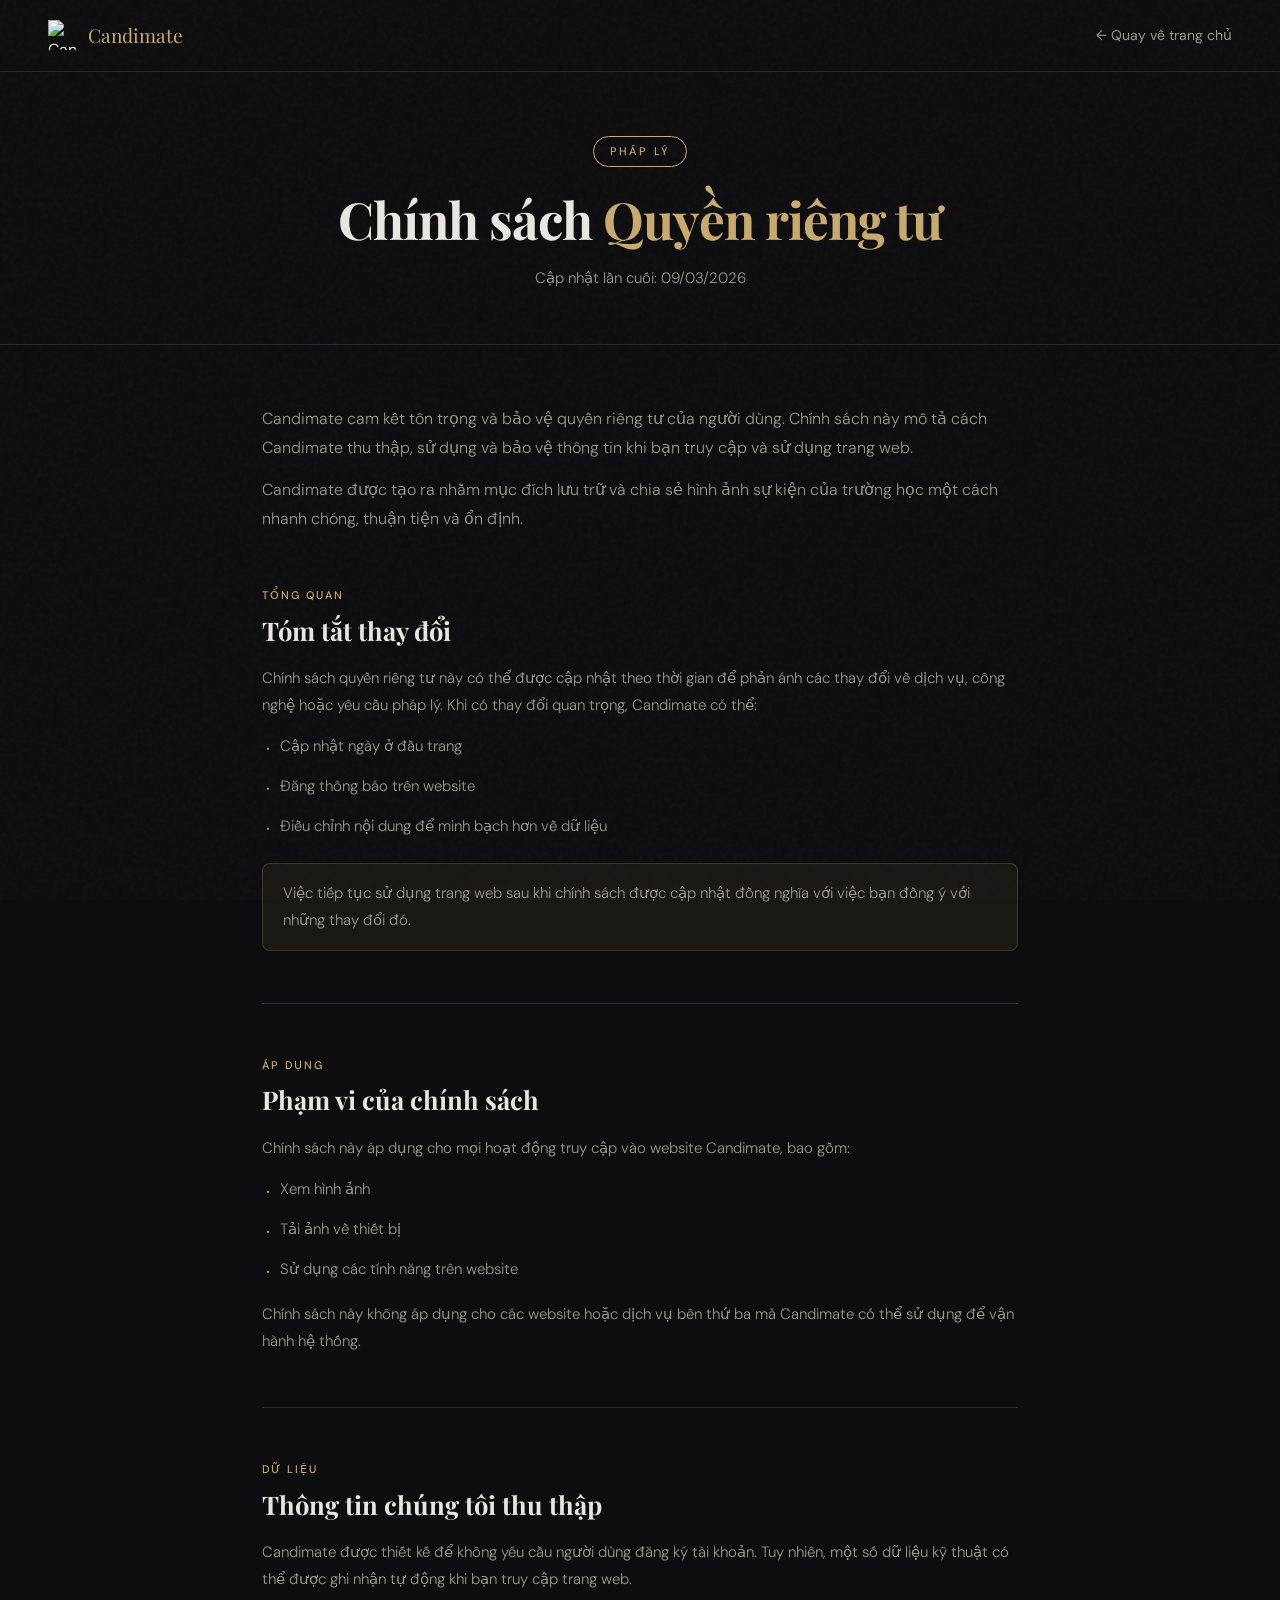
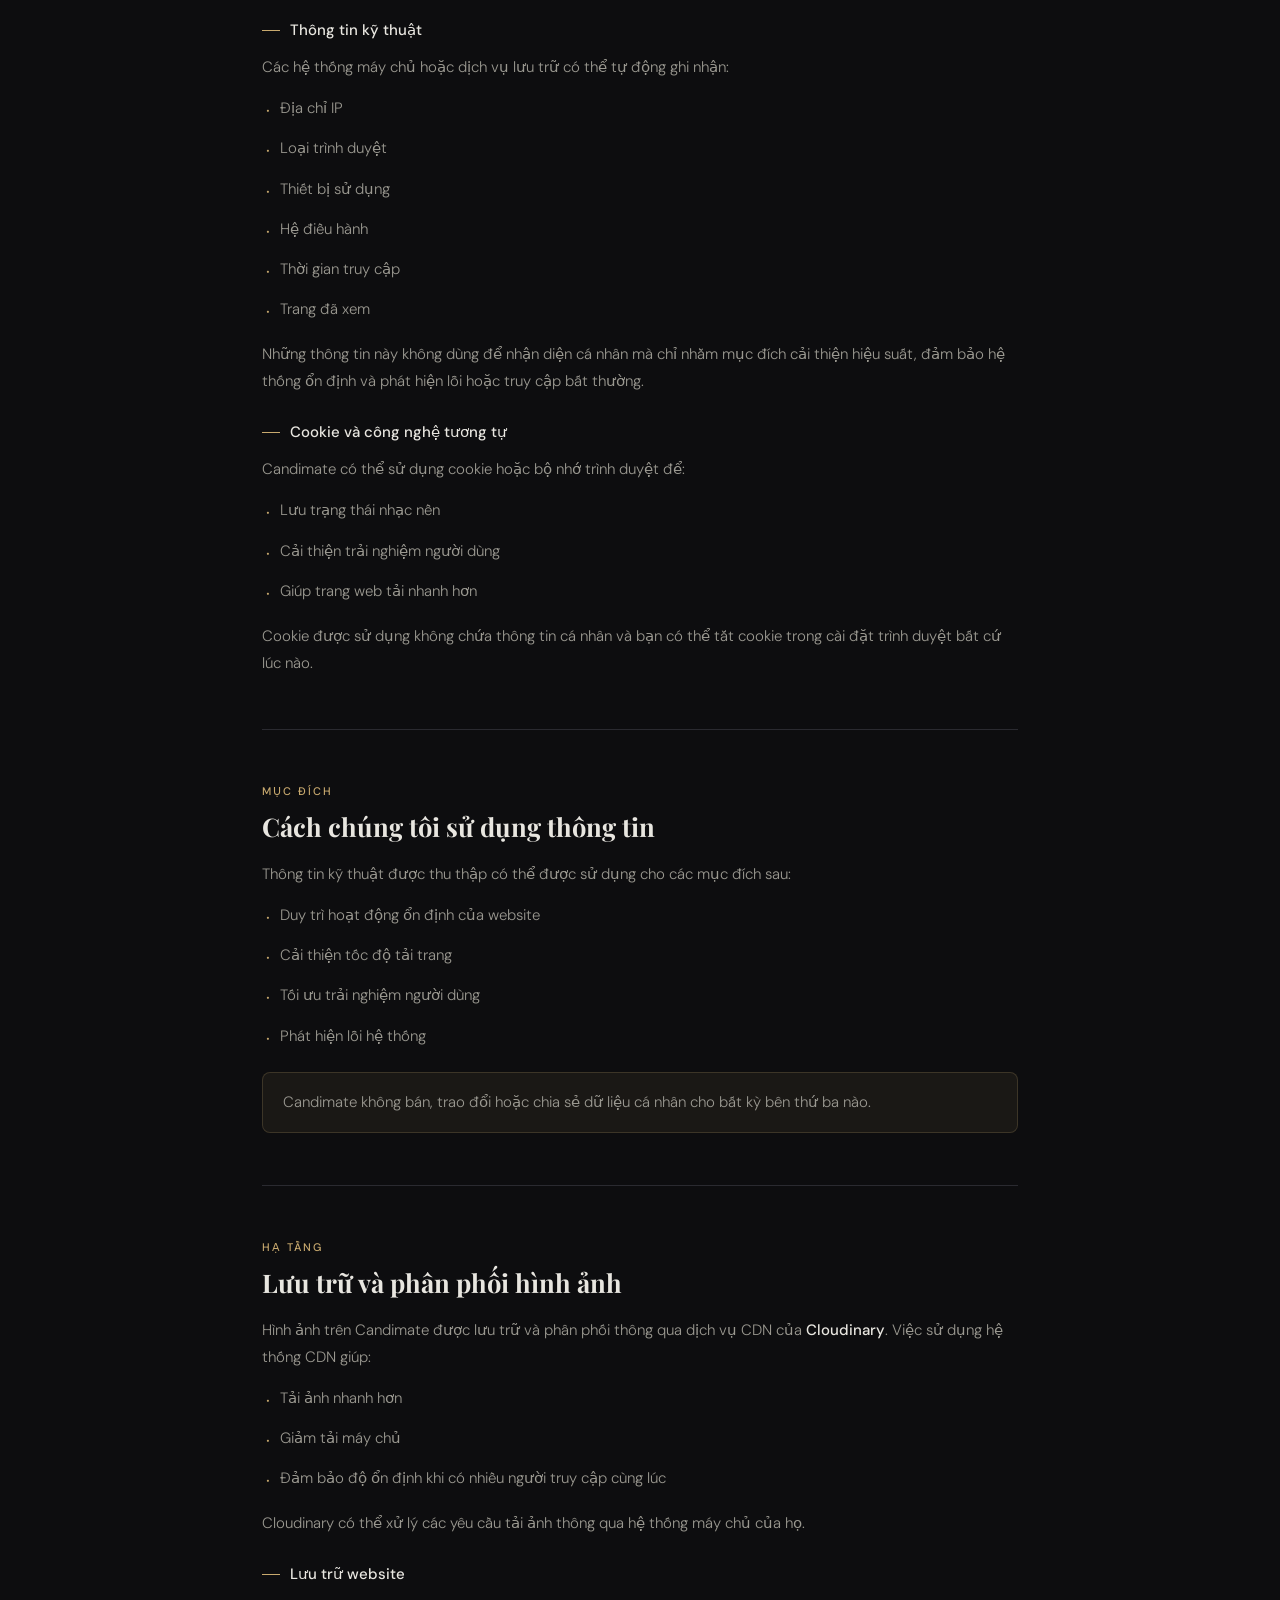
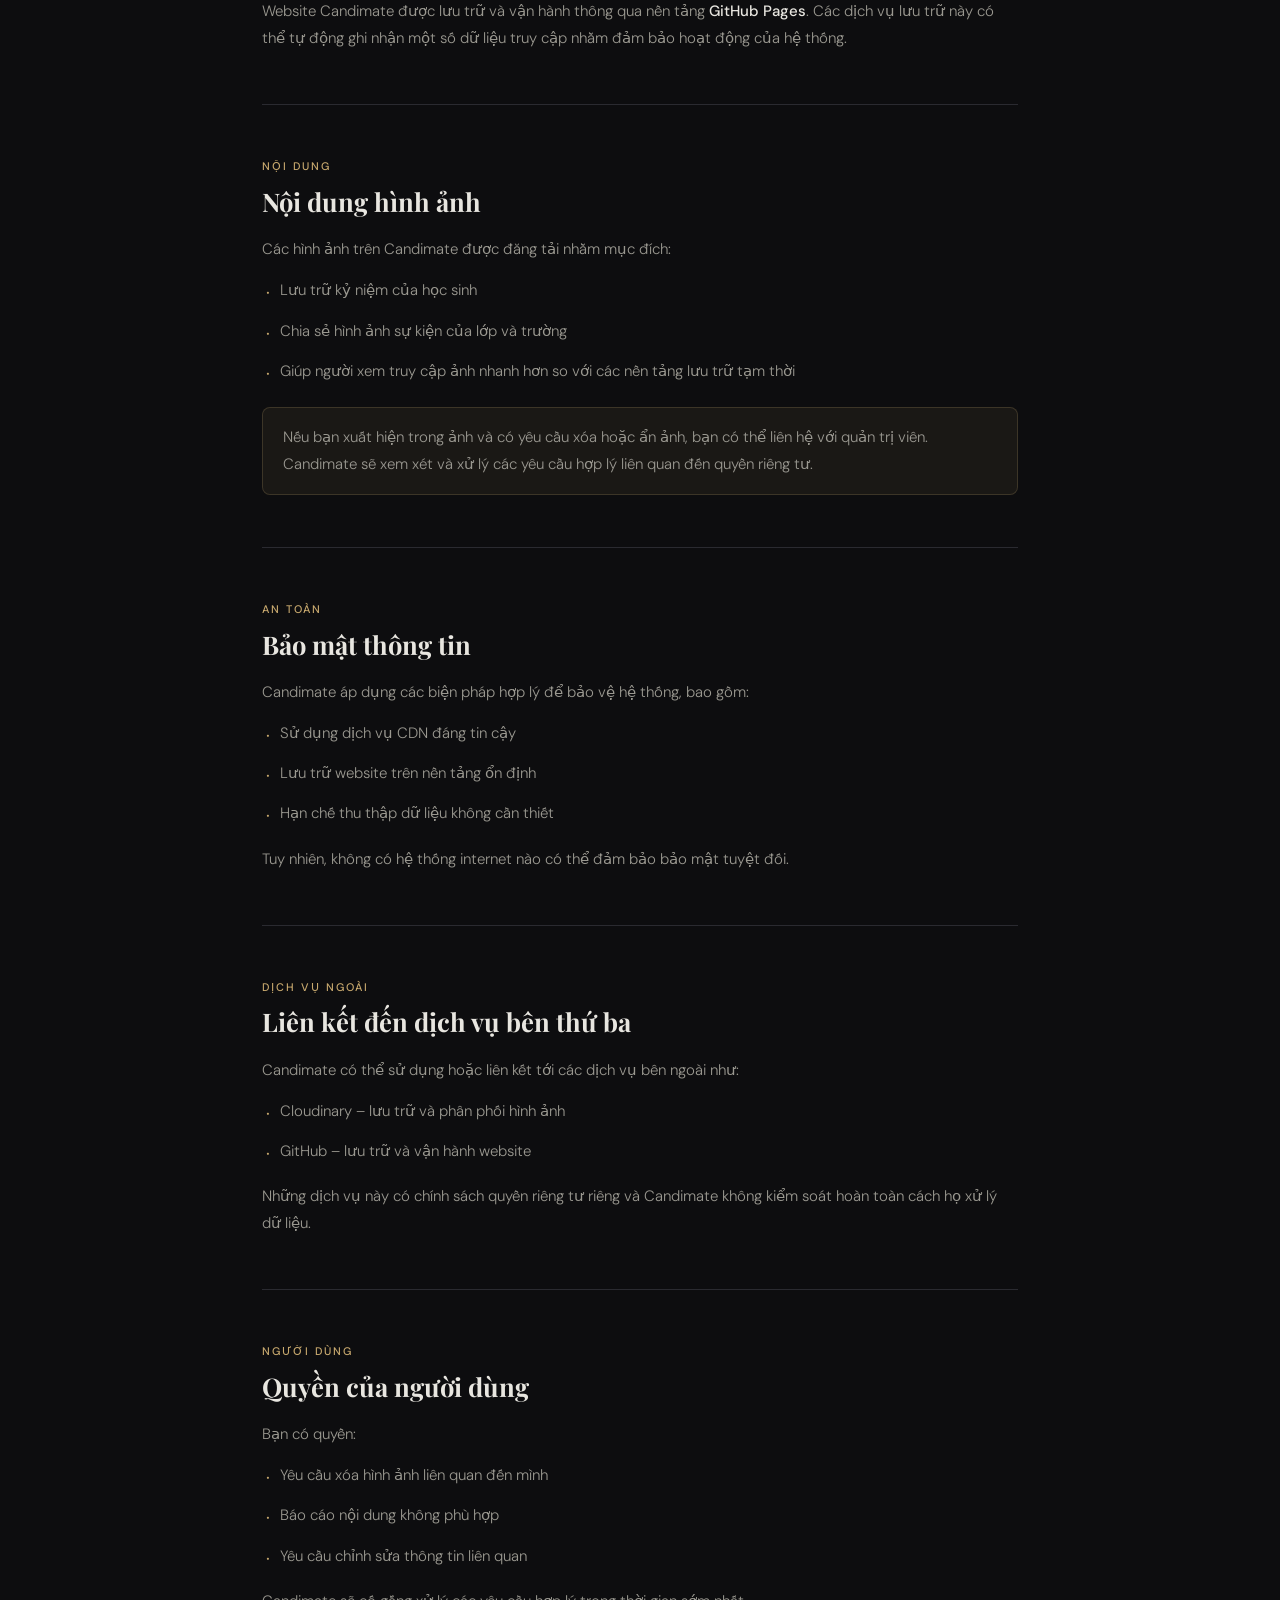
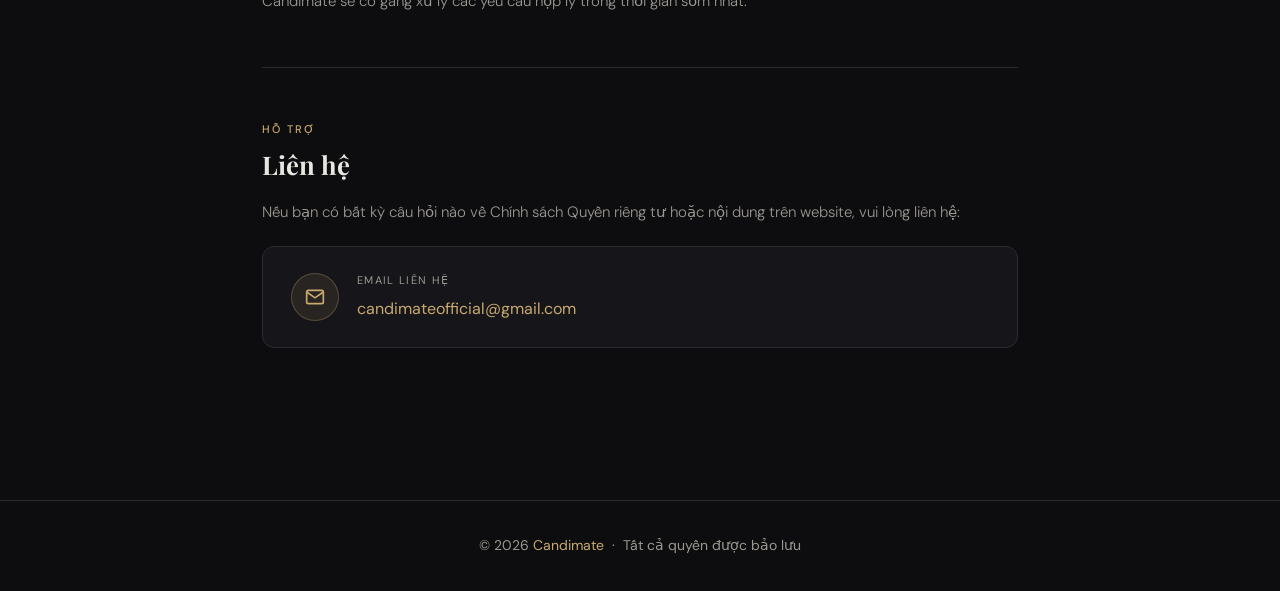
==== privacy.html @ cd1b0bc2 "Add files via upload" ====
<!DOCTYPE html>
<html lang="vi">
<head>
  <meta charset="UTF-8"/>
  <meta name="viewport" content="width=device-width, initial-scale=1.0"/>
  <title>Chính sách Quyền riêng tư – Candimate</title>
  <link rel="icon" type="image/png" href="https://raw.githubusercontent.com/candimate/candimate.github.io/refs/heads/main/Candimate-Logo.png"/>
  <link href="https://fonts.googleapis.com/css2?family=Playfair+Display:wght@400;700&family=DM+Sans:wght@300;400;500&display=swap" rel="stylesheet"/>
  <style>
    *, *::before, *::after { box-sizing: border-box; margin: 0; padding: 0; }
    :root {
      --bg: #0d0d0f; --surface: #16161a; --border: #2a2a30;
      --accent: #c8a96e; --text: #e8e6e0; --muted: #9a9890;
    }
    html { scroll-behavior: smooth; }
    body {
      background: var(--bg); color: var(--text);
      font-family: 'DM Sans', sans-serif; font-size: 16px;
      min-height: 100vh; line-height: 1.8;
    }
    body::before {
      content: ''; position: fixed; inset: 0;
      background-image: url("data:image/svg+xml,%3Csvg viewBox='0 0 200 200' xmlns='http://www.w3.org/2000/svg'%3E%3Cfilter id='n'%3E%3CfeTurbulence type='fractalNoise' baseFrequency='0.9' numOctaves='4' stitchTiles='stitch'/%3E%3C/filter%3E%3Crect width='100%25' height='100%25' filter='url(%23n)' opacity='0.04'/%3E%3C/svg%3E");
      pointer-events: none; z-index: 0; opacity: 0.6;
    }
    nav {
      position: relative; z-index: 10;
      display: flex; align-items: center; justify-content: space-between;
      padding: 18px 48px; border-bottom: 1px solid var(--border);
    }
    .nav-logo { display: flex; align-items: center; gap: 10px; text-decoration: none; color: var(--text); }
    .nav-logo img { width: 30px; height: 30px; object-fit: contain; }
    .nav-logo span { font-family: 'Playfair Display', serif; font-size: 1.2rem; color: var(--accent); }
    .nav-back { font-size: 14px; color: var(--muted); text-decoration: none; display: flex; align-items: center; gap: 6px; transition: color 0.2s; }
    .nav-back:hover { color: var(--accent); }
    header {
      position: relative; z-index: 10; text-align: center;
      padding: 64px 24px 52px; border-bottom: 1px solid var(--border);
      animation: fadeUp 0.6s ease both;
    }
    .tag {
      display: inline-block; font-size: 11px; font-weight: 500;
      letter-spacing: 0.22em; text-transform: uppercase;
      color: var(--accent); border: 1px solid var(--accent);
      padding: 5px 16px; border-radius: 100px; margin-bottom: 22px;
    }
    h1 {
      font-family: 'Playfair Display', serif;
      font-size: clamp(2rem, 5vw, 3.2rem);
      font-weight: 700; letter-spacing: -0.02em; line-height: 1.2;
    }
    h1 span { color: var(--accent); }
    .updated { margin-top: 14px; font-size: 15px; color: var(--muted); font-weight: 300; }
    .content {
      position: relative; z-index: 10; max-width: 820px;
      margin: 0 auto; padding: 60px 32px 100px;
    }
    .intro-block { margin-bottom: 52px; animation: fadeUp 0.6s 0.1s ease both; }
    .intro-block p { font-size: 16px; color: var(--muted); margin-bottom: 14px; font-weight: 300; }
    .intro-block p:last-child { margin-bottom: 0; }
    .note {
      background: rgba(200,169,110,0.07); border: 1px solid rgba(200,169,110,0.2);
      border-radius: 8px; padding: 16px 20px; margin: 18px 0;
      font-size: 15px; color: var(--muted); font-weight: 300;
    }
    .section { margin-bottom: 52px; animation: fadeUp 0.5s ease both; }
    .section:nth-child(2)  { animation-delay: 0.05s; }
    .section:nth-child(3)  { animation-delay: 0.10s; }
    .section:nth-child(4)  { animation-delay: 0.15s; }
    .section:nth-child(5)  { animation-delay: 0.20s; }
    .section:nth-child(6)  { animation-delay: 0.25s; }
    .section:nth-child(7)  { animation-delay: 0.30s; }
    .section:nth-child(8)  { animation-delay: 0.35s; }
    .section:nth-child(9)  { animation-delay: 0.40s; }
    .section:nth-child(10) { animation-delay: 0.45s; }
    .section-label {
      font-size: 11px; font-weight: 500; letter-spacing: 0.18em;
      text-transform: uppercase; color: var(--accent); margin-bottom: 8px;
    }
    h2 {
      font-family: 'Playfair Display', serif; font-size: 1.6rem;
      font-weight: 700; color: var(--text); margin-bottom: 18px; line-height: 1.3;
    }
    h3 {
      font-size: 15px; font-weight: 500; color: var(--text);
      margin: 24px 0 10px; display: flex; align-items: center; gap: 10px;
    }
    h3::before {
      content: ''; display: inline-block; width: 18px; height: 1px;
      background: var(--accent); flex-shrink: 0;
    }
    p { font-size: 15px; color: var(--muted); margin-bottom: 14px; font-weight: 300; }
    p:last-child { margin-bottom: 0; }
    strong { color: var(--text); font-weight: 500; }
    ul { list-style: none; margin: 10px 0 14px 4px; display: flex; flex-direction: column; gap: 9px; }
    ul li { font-size: 15px; color: var(--muted); display: flex; align-items: flex-start; gap: 10px; font-weight: 300; }
    ul li::before { content: '·'; color: var(--accent); font-size: 1.3rem; line-height: 1.5; flex-shrink: 0; }
    .divider { border: none; border-top: 1px solid var(--border); margin: 0 0 52px; }
    .contact-card {
      margin-top: 20px; background: var(--surface); border: 1px solid var(--border);
      border-radius: 12px; padding: 24px 28px; display: flex; align-items: center; gap: 18px;
    }
    .contact-icon {
      width: 48px; height: 48px; border-radius: 50%;
      background: rgba(200,169,110,0.1); border: 1px solid rgba(200,169,110,0.3);
      display: flex; align-items: center; justify-content: center;
      flex-shrink: 0; color: var(--accent);
    }
    .contact-label { font-size: 11px; color: var(--muted); text-transform: uppercase; letter-spacing: 0.12em; margin-bottom: 4px; }
    .contact-email { font-size: 16px; color: var(--accent); }
    footer {
      position: relative; z-index: 10; text-align: center;
      padding: 32px; border-top: 1px solid var(--border);
      color: var(--muted); font-size: 14px;
    }
    footer a { color: var(--accent); text-decoration: none; }
    footer a:hover { text-decoration: underline; }
    @keyframes fadeUp {
      from { opacity: 0; transform: translateY(14px); }
      to   { opacity: 1; transform: translateY(0); }
    }
    @media (max-width: 600px) {
      nav { padding: 14px 16px; }
      .content { padding: 36px 20px 72px; }
      h2 { font-size: 1.3rem; }
    }
  </style>
</head>
<body>

<nav>
  <a class="nav-logo" href="index.html">
    <img src="https://raw.githubusercontent.com/candimate/candimate.github.io/refs/heads/main/Candimate-Logo.png" alt="Candimate"/>
    <span>Candimate</span>
  </a>
  <a class="nav-back" href="index.html">← Quay về trang chủ</a>
</nav>

<header>
  <div class="tag">Pháp lý</div>
  <h1>Chính sách <span>Quyền riêng tư</span></h1>
  <p class="updated">Cập nhật lần cuối: 09/03/2026</p>
</header>

<div class="content">

  <div class="intro-block">
    <p>Candimate cam kết tôn trọng và bảo vệ quyền riêng tư của người dùng. Chính sách này mô tả cách Candimate thu thập, sử dụng và bảo vệ thông tin khi bạn truy cập và sử dụng trang web.</p>
    <p>Candimate được tạo ra nhằm mục đích lưu trữ và chia sẻ hình ảnh sự kiện của trường học một cách nhanh chóng, thuận tiện và ổn định.</p>
  </div>

  <!-- 1 -->
  <div class="section">
    <div class="section-label">Tổng quan</div>
    <h2>Tóm tắt thay đổi</h2>
    <p>Chính sách quyền riêng tư này có thể được cập nhật theo thời gian để phản ánh các thay đổi về dịch vụ, công nghệ hoặc yêu cầu pháp lý. Khi có thay đổi quan trọng, Candimate có thể:</p>
    <ul>
      <li>Cập nhật ngày ở đầu trang</li>
      <li>Đăng thông báo trên website</li>
      <li>Điều chỉnh nội dung để minh bạch hơn về dữ liệu</li>
    </ul>
    <div class="note">Việc tiếp tục sử dụng trang web sau khi chính sách được cập nhật đồng nghĩa với việc bạn đồng ý với những thay đổi đó.</div>
  </div>

  <hr class="divider"/>

  <!-- 2 -->
  <div class="section">
    <div class="section-label">Áp dụng</div>
    <h2>Phạm vi của chính sách</h2>
    <p>Chính sách này áp dụng cho mọi hoạt động truy cập vào website Candimate, bao gồm:</p>
    <ul>
      <li>Xem hình ảnh</li>
      <li>Tải ảnh về thiết bị</li>
      <li>Sử dụng các tính năng trên website</li>
    </ul>
    <p>Chính sách này không áp dụng cho các website hoặc dịch vụ bên thứ ba mà Candimate có thể sử dụng để vận hành hệ thống.</p>
  </div>

  <hr class="divider"/>

  <!-- 3 -->
  <div class="section">
    <div class="section-label">Dữ liệu</div>
    <h2>Thông tin chúng tôi thu thập</h2>
    <p>Candimate được thiết kế để không yêu cầu người dùng đăng ký tài khoản. Tuy nhiên, một số dữ liệu kỹ thuật có thể được ghi nhận tự động khi bạn truy cập trang web.</p>

    <h3>Thông tin kỹ thuật</h3>
    <p>Các hệ thống máy chủ hoặc dịch vụ lưu trữ có thể tự động ghi nhận:</p>
    <ul>
      <li>Địa chỉ IP</li>
      <li>Loại trình duyệt</li>
      <li>Thiết bị sử dụng</li>
      <li>Hệ điều hành</li>
      <li>Thời gian truy cập</li>
      <li>Trang đã xem</li>
    </ul>
    <p>Những thông tin này không dùng để nhận diện cá nhân mà chỉ nhằm mục đích cải thiện hiệu suất, đảm bảo hệ thống ổn định và phát hiện lỗi hoặc truy cập bất thường.</p>

    <h3>Cookie và công nghệ tương tự</h3>
    <p>Candimate có thể sử dụng cookie hoặc bộ nhớ trình duyệt để:</p>
    <ul>
      <li>Lưu trạng thái nhạc nền</li>
      <li>Cải thiện trải nghiệm người dùng</li>
      <li>Giúp trang web tải nhanh hơn</li>
    </ul>
    <p>Cookie được sử dụng không chứa thông tin cá nhân và bạn có thể tắt cookie trong cài đặt trình duyệt bất cứ lúc nào.</p>
  </div>

  <hr class="divider"/>

  <!-- 4 -->
  <div class="section">
    <div class="section-label">Mục đích</div>
    <h2>Cách chúng tôi sử dụng thông tin</h2>
    <p>Thông tin kỹ thuật được thu thập có thể được sử dụng cho các mục đích sau:</p>
    <ul>
      <li>Duy trì hoạt động ổn định của website</li>
      <li>Cải thiện tốc độ tải trang</li>
      <li>Tối ưu trải nghiệm người dùng</li>
      <li>Phát hiện lỗi hệ thống</li>
    </ul>
    <div class="note">Candimate không bán, trao đổi hoặc chia sẻ dữ liệu cá nhân cho bất kỳ bên thứ ba nào.</div>
  </div>

  <hr class="divider"/>

  <!-- 5 -->
  <div class="section">
    <div class="section-label">Hạ tầng</div>
    <h2>Lưu trữ và phân phối hình ảnh</h2>
    <p>Hình ảnh trên Candimate được lưu trữ và phân phối thông qua dịch vụ CDN của <strong>Cloudinary</strong>. Việc sử dụng hệ thống CDN giúp:</p>
    <ul>
      <li>Tải ảnh nhanh hơn</li>
      <li>Giảm tải máy chủ</li>
      <li>Đảm bảo độ ổn định khi có nhiều người truy cập cùng lúc</li>
    </ul>
    <p>Cloudinary có thể xử lý các yêu cầu tải ảnh thông qua hệ thống máy chủ của họ.</p>

    <h3>Lưu trữ website</h3>
    <p>Website Candimate được lưu trữ và vận hành thông qua nền tảng <strong>GitHub Pages</strong>. Các dịch vụ lưu trữ này có thể tự động ghi nhận một số dữ liệu truy cập nhằm đảm bảo hoạt động của hệ thống.</p>
  </div>

  <hr class="divider"/>

  <!-- 6 -->
  <div class="section">
    <div class="section-label">Nội dung</div>
    <h2>Nội dung hình ảnh</h2>
    <p>Các hình ảnh trên Candimate được đăng tải nhằm mục đích:</p>
    <ul>
      <li>Lưu trữ kỷ niệm của học sinh</li>
      <li>Chia sẻ hình ảnh sự kiện của lớp và trường</li>
      <li>Giúp người xem truy cập ảnh nhanh hơn so với các nền tảng lưu trữ tạm thời</li>
    </ul>
    <div class="note">Nếu bạn xuất hiện trong ảnh và có yêu cầu xóa hoặc ẩn ảnh, bạn có thể liên hệ với quản trị viên. Candimate sẽ xem xét và xử lý các yêu cầu hợp lý liên quan đến quyền riêng tư.</div>
  </div>

  <hr class="divider"/>

  <!-- 7 -->
  <div class="section">
    <div class="section-label">An toàn</div>
    <h2>Bảo mật thông tin</h2>
    <p>Candimate áp dụng các biện pháp hợp lý để bảo vệ hệ thống, bao gồm:</p>
    <ul>
      <li>Sử dụng dịch vụ CDN đáng tin cậy</li>
      <li>Lưu trữ website trên nền tảng ổn định</li>
      <li>Hạn chế thu thập dữ liệu không cần thiết</li>
    </ul>
    <p>Tuy nhiên, không có hệ thống internet nào có thể đảm bảo bảo mật tuyệt đối.</p>
  </div>

  <hr class="divider"/>

  <!-- 8 -->
  <div class="section">
    <div class="section-label">Dịch vụ ngoài</div>
    <h2>Liên kết đến dịch vụ bên thứ ba</h2>
    <p>Candimate có thể sử dụng hoặc liên kết tới các dịch vụ bên ngoài như:</p>
    <ul>
      <li>Cloudinary – lưu trữ và phân phối hình ảnh</li>
      <li>GitHub – lưu trữ và vận hành website</li>
    </ul>
    <p>Những dịch vụ này có chính sách quyền riêng tư riêng và Candimate không kiểm soát hoàn toàn cách họ xử lý dữ liệu.</p>
  </div>

  <hr class="divider"/>

  <!-- 9 -->
  <div class="section">
    <div class="section-label">Người dùng</div>
    <h2>Quyền của người dùng</h2>
    <p>Bạn có quyền:</p>
    <ul>
      <li>Yêu cầu xóa hình ảnh liên quan đến mình</li>
      <li>Báo cáo nội dung không phù hợp</li>
      <li>Yêu cầu chỉnh sửa thông tin liên quan</li>
    </ul>
    <p>Candimate sẽ cố gắng xử lý các yêu cầu hợp lý trong thời gian sớm nhất.</p>
  </div>

  <hr class="divider"/>

  <!-- 10 -->
  <div class="section">
    <div class="section-label">Hỗ trợ</div>
    <h2>Liên hệ</h2>
    <p>Nếu bạn có bất kỳ câu hỏi nào về Chính sách Quyền riêng tư hoặc nội dung trên website, vui lòng liên hệ:</p>
    <div class="contact-card">
      <div class="contact-icon">
        <svg width="20" height="20" fill="none" stroke="currentColor" stroke-width="2" viewBox="0 0 24 24">
          <path d="M4 4h16c1.1 0 2 .9 2 2v12c0 1.1-.9 2-2 2H4c-1.1 0-2-.9-2-2V6c0-1.1.9-2 2-2z"/>
          <polyline points="22,6 12,13 2,6"/>
        </svg>
      </div>
      <div>
        <div class="contact-label">Email liên hệ</div>
        <div class="contact-email">candimateofficial@gmail.com</div>
      </div>
    </div>
  </div>

</div>

<footer>
  © 2026 <a href="index.html">Candimate</a> &nbsp;·&nbsp; Tất cả quyền được bảo lưu
</footer>

</body>
</html>
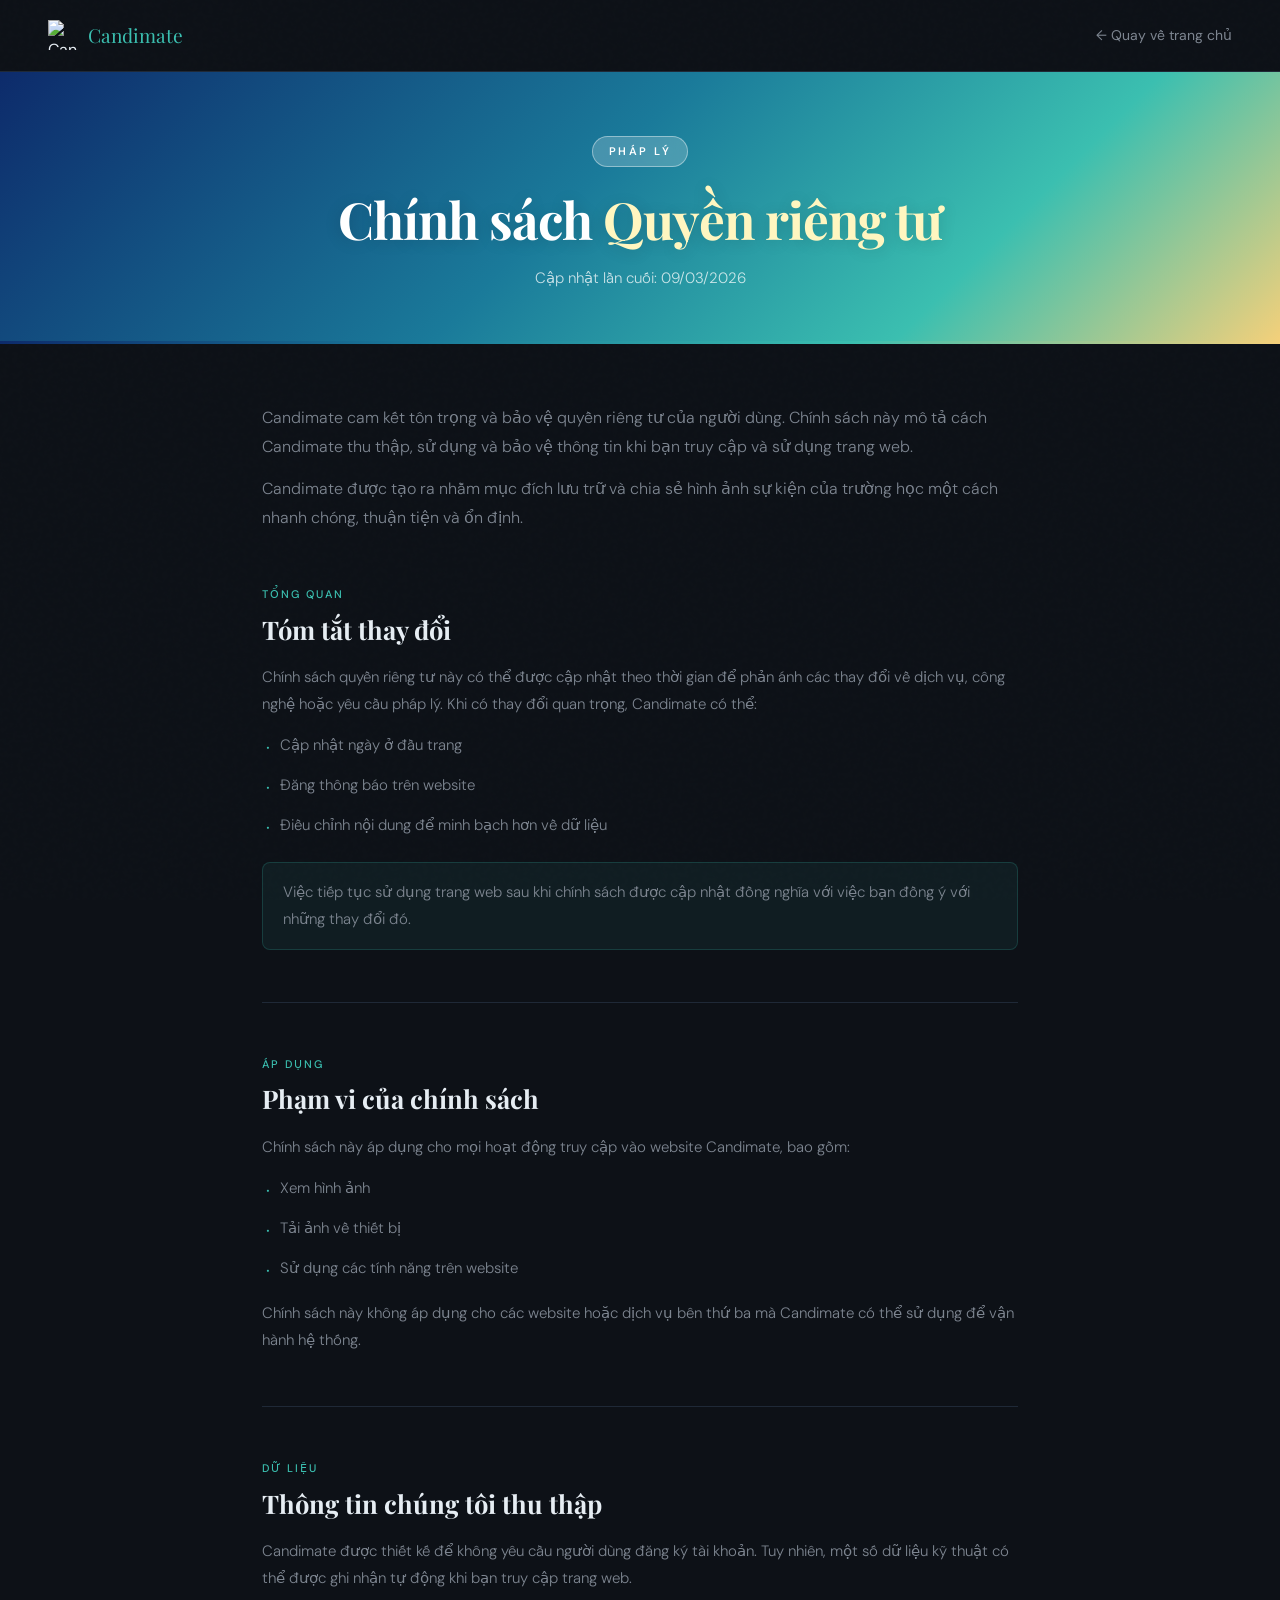
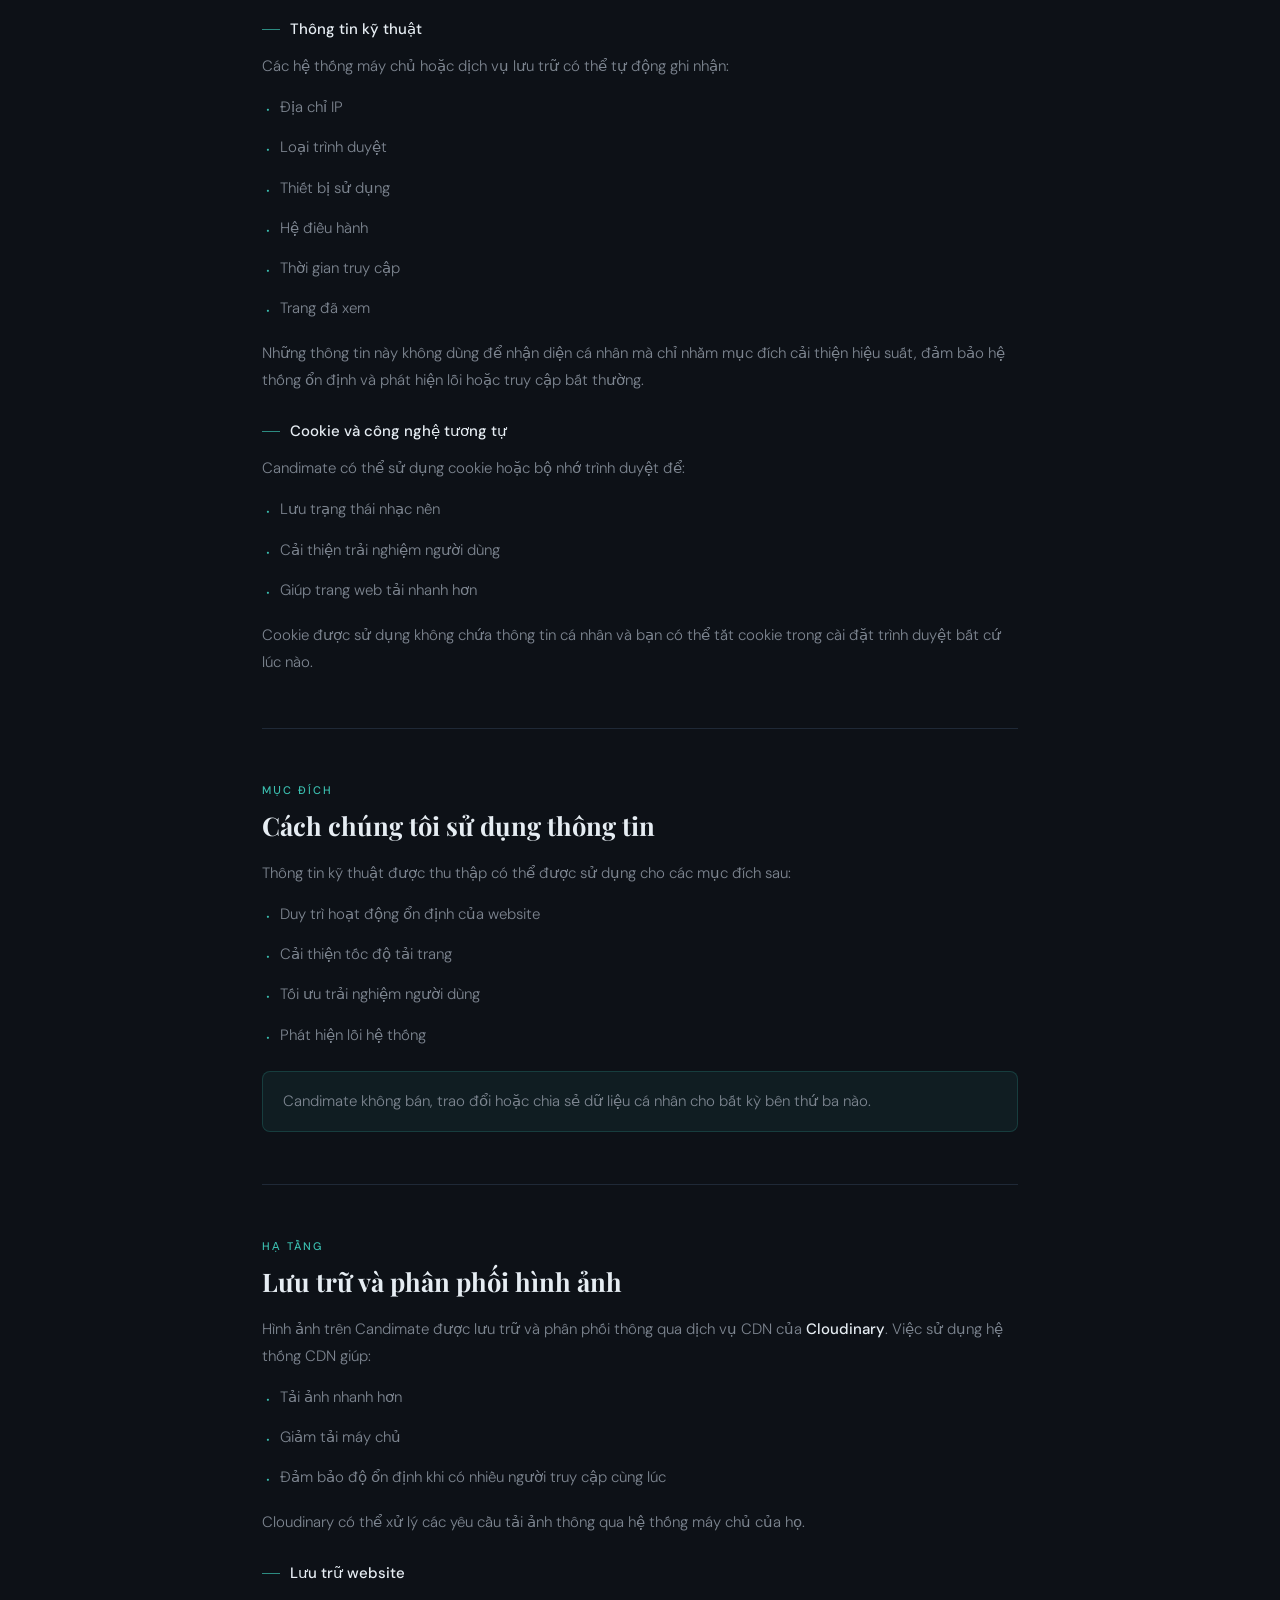
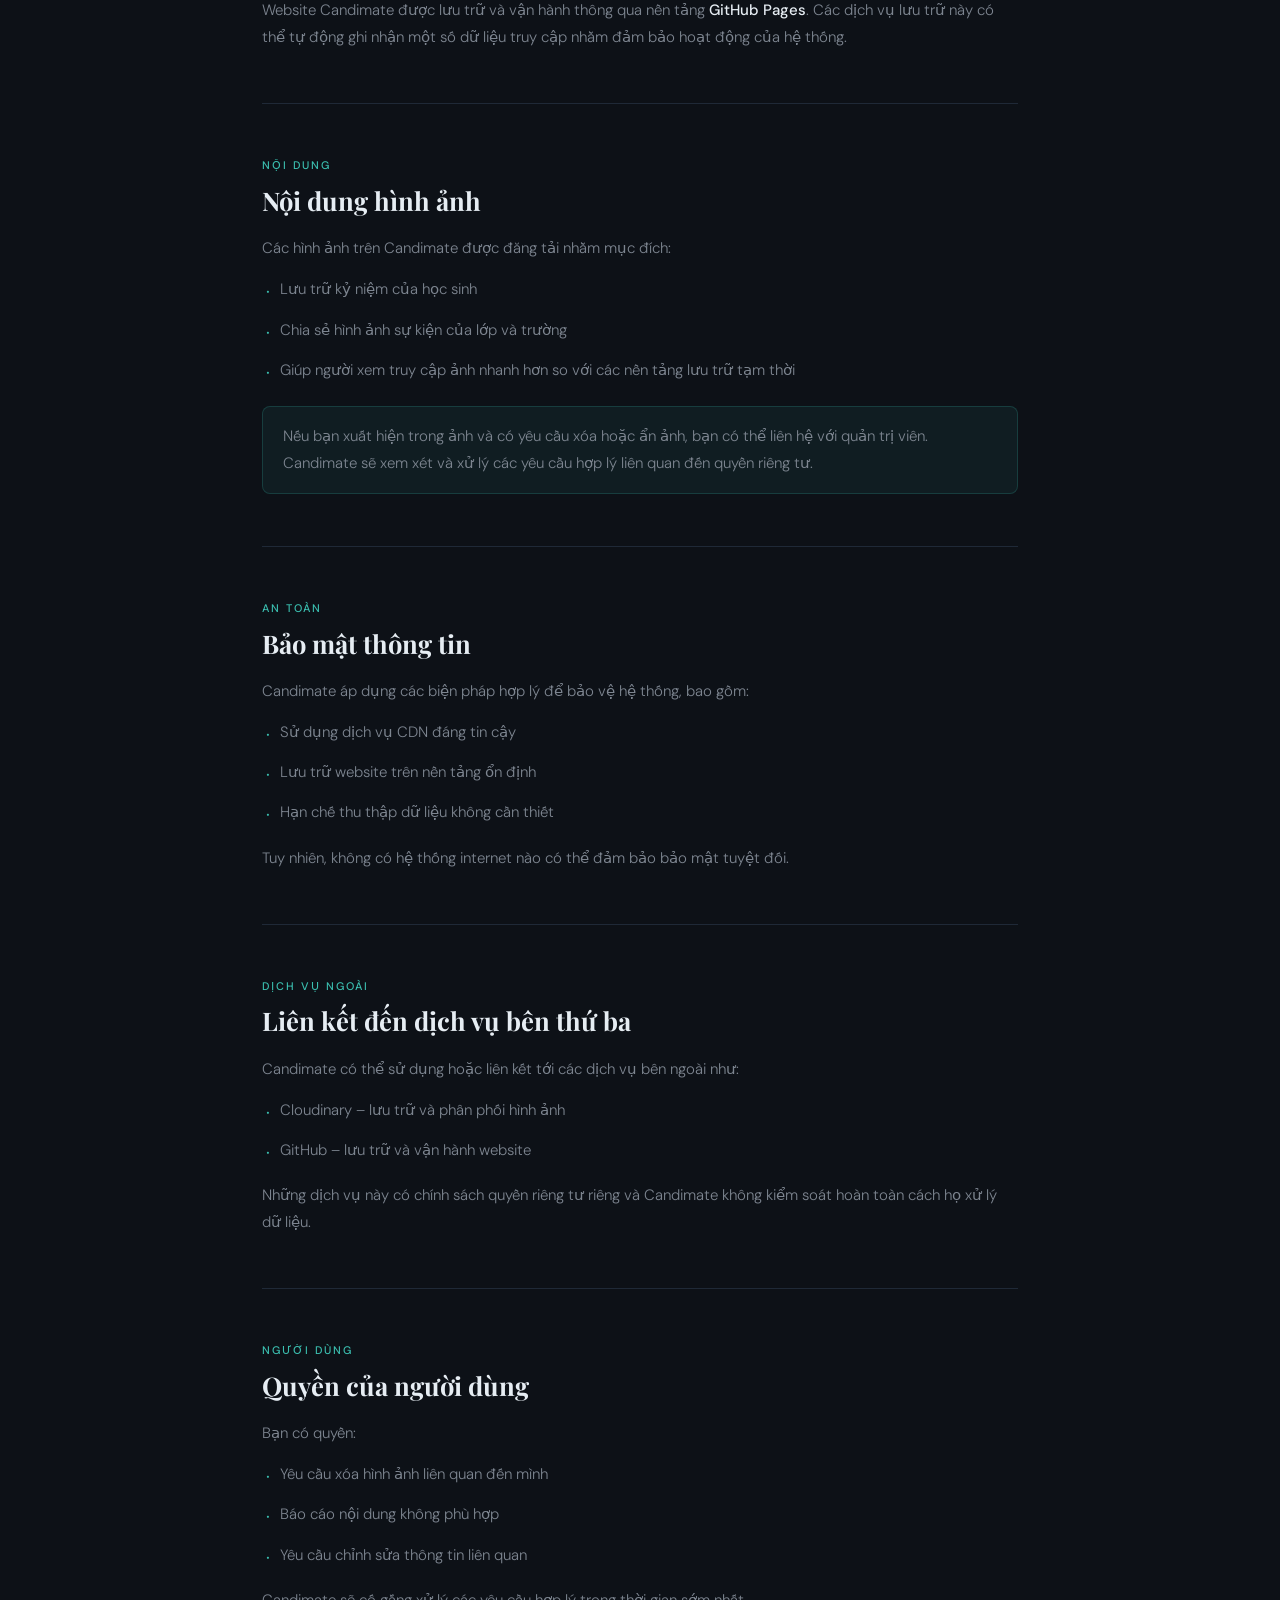
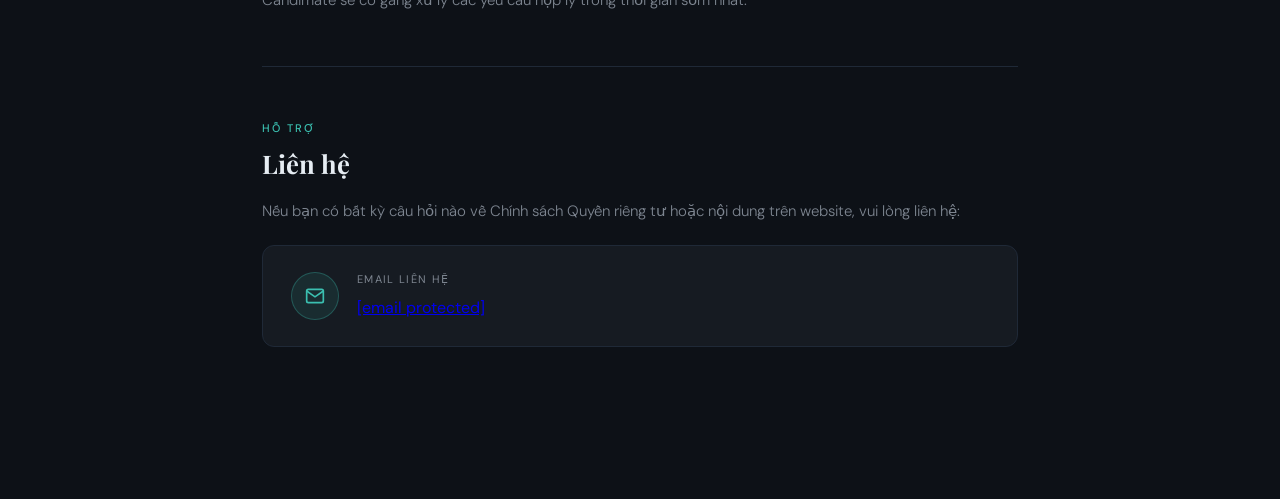
==== commit e7cbfe5a: "privacy.html" ====
--- a/privacy.html
+++ b/privacy.html
@@ -4,13 +4,13 @@
   <meta charset="UTF-8"/>
   <meta name="viewport" content="width=device-width, initial-scale=1.0"/>
   <title>Chính sách Quyền riêng tư – Candimate</title>
-  <link rel="icon" type="image/png" href="https://raw.githubusercontent.com/candimate/candimate.github.io/refs/heads/main/Candimate-Logo.png"/>
+  <link rel="icon" type="image/png" href="https://raw.githubusercontent.com/candimate/candimate.github.io/refs/heads/main/Candimate-Preview__1_-removebg-preview.png"/>
   <link href="https://fonts.googleapis.com/css2?family=Playfair+Display:wght@400;700&family=DM+Sans:wght@300;400;500&display=swap" rel="stylesheet"/>
   <style>
     *, *::before, *::after { box-sizing: border-box; margin: 0; padding: 0; }
     :root {
-      --bg: #0d0d0f; --surface: #16161a; --border: #2a2a30;
-      --accent: #c8a96e; --text: #e8e6e0; --muted: #9a9890;
+      --bg: #0d1117; --surface: #161b22; --border: #1f2937;
+      --accent: #3bbfb0; --accent2: #f5d07a; --text: #e6edf3; --muted: #7d8590;
     }
     html { scroll-behavior: smooth; }
     body {
@@ -21,7 +21,7 @@
     body::before {
       content: ''; position: fixed; inset: 0;
       background-image: url("data:image/svg+xml,%3Csvg viewBox='0 0 200 200' xmlns='http://www.w3.org/2000/svg'%3E%3Cfilter id='n'%3E%3CfeTurbulence type='fractalNoise' baseFrequency='0.9' numOctaves='4' stitchTiles='stitch'/%3E%3C/filter%3E%3Crect width='100%25' height='100%25' filter='url(%23n)' opacity='0.04'/%3E%3C/svg%3E");
-      pointer-events: none; z-index: 0; opacity: 0.6;
+      pointer-events: none; z-index: 0; opacity: 0.3;
     }
     nav {
       position: relative; z-index: 10;
@@ -33,24 +33,33 @@
     .nav-logo span { font-family: 'Playfair Display', serif; font-size: 1.2rem; color: var(--accent); }
     .nav-back { font-size: 14px; color: var(--muted); text-decoration: none; display: flex; align-items: center; gap: 6px; transition: color 0.2s; }
     .nav-back:hover { color: var(--accent); }
+    .nav-logo span { color: var(--accent); }
     header {
       position: relative; z-index: 10; text-align: center;
-      padding: 64px 24px 52px; border-bottom: 1px solid var(--border);
+      padding: 64px 24px 52px;
+      background: linear-gradient(135deg, #0d2b6b 0%, #1a7a9a 45%, #3bbfb0 75%, #f5d07a 100%);
       animation: fadeUp 0.6s ease both;
     }
+    header::after {
+      content: ''; position: absolute; bottom: 0; left: 0; right: 0; height: 3px;
+      background: linear-gradient(90deg, #0d2b6b, #1a7a9a, #3bbfb0, #f5d07a);
+    }
     .tag {
-      display: inline-block; font-size: 11px; font-weight: 500;
+      display: inline-block; font-size: 11px; font-weight: 600;
       letter-spacing: 0.22em; text-transform: uppercase;
-      color: var(--accent); border: 1px solid var(--accent);
+      color: #fff;
+      background: rgba(255,255,255,0.2); backdrop-filter: blur(8px);
+      border: 1px solid rgba(255,255,255,0.4);
       padding: 5px 16px; border-radius: 100px; margin-bottom: 22px;
     }
     h1 {
       font-family: 'Playfair Display', serif;
       font-size: clamp(2rem, 5vw, 3.2rem);
       font-weight: 700; letter-spacing: -0.02em; line-height: 1.2;
-    }
-    h1 span { color: var(--accent); }
-    .updated { margin-top: 14px; font-size: 15px; color: var(--muted); font-weight: 300; }
+      color: #fff; text-shadow: 0 2px 16px rgba(0,0,0,0.15);
+    }
+    h1 span { color: #fff6c0; }
+    .updated { margin-top: 14px; font-size: 15px; color: rgba(255,255,255,0.75); font-weight: 300; }
     .content {
       position: relative; z-index: 10; max-width: 820px;
       margin: 0 auto; padding: 60px 32px 100px;
@@ -59,7 +68,7 @@
     .intro-block p { font-size: 16px; color: var(--muted); margin-bottom: 14px; font-weight: 300; }
     .intro-block p:last-child { margin-bottom: 0; }
     .note {
-      background: rgba(200,169,110,0.07); border: 1px solid rgba(200,169,110,0.2);
+      background: rgba(59,191,176,0.07); border: 1px solid rgba(59,191,176,0.2);
       border-radius: 8px; padding: 16px 20px; margin: 18px 0;
       font-size: 15px; color: var(--muted); font-weight: 300;
     }
@@ -75,7 +84,7 @@
     .section:nth-child(10) { animation-delay: 0.45s; }
     .section-label {
       font-size: 11px; font-weight: 500; letter-spacing: 0.18em;
-      text-transform: uppercase; color: var(--accent); margin-bottom: 8px;
+      text-transform: uppercase; color: var(--accent); margin-bottom: 8px; letter-spacing: 0.18em;
     }
     h2 {
       font-family: 'Playfair Display', serif; font-size: 1.6rem;
@@ -87,7 +96,7 @@
     }
     h3::before {
       content: ''; display: inline-block; width: 18px; height: 1px;
-      background: var(--accent); flex-shrink: 0;
+      background: var(--accent); flex-shrink: 0; opacity: 0.7;
     }
     p { font-size: 15px; color: var(--muted); margin-bottom: 14px; font-weight: 300; }
     p:last-child { margin-bottom: 0; }
@@ -102,7 +111,7 @@
     }
     .contact-icon {
       width: 48px; height: 48px; border-radius: 50%;
-      background: rgba(200,169,110,0.1); border: 1px solid rgba(200,169,110,0.3);
+      background: rgba(59,191,176,0.1); border: 1px solid rgba(59,191,176,0.3);
       display: flex; align-items: center; justify-content: center;
       flex-shrink: 0; color: var(--accent);
     }
@@ -113,7 +122,7 @@
       padding: 32px; border-top: 1px solid var(--border);
       color: var(--muted); font-size: 14px;
     }
-    footer a { color: var(--accent); text-decoration: none; }
+    footer a { color: var(--accent); text-decoration: none; font-weight: 500; }
     footer a:hover { text-decoration: underline; }
     @keyframes fadeUp {
       from { opacity: 0; transform: translateY(14px); }
@@ -130,7 +139,7 @@
 
 <nav>
   <a class="nav-logo" href="index.html">
-    <img src="https://raw.githubusercontent.com/candimate/candimate.github.io/refs/heads/main/Candimate-Logo.png" alt="Candimate"/>
+    <img src="https://raw.githubusercontent.com/candimate/candimate.github.io/refs/heads/main/Candimate-Preview__1_-removebg-preview.png" alt="Candimate"/>
     <span>Candimate</span>
   </a>
   <a class="nav-back" href="index.html">← Quay về trang chủ</a>
@@ -316,16 +325,11 @@
       </div>
       <div>
         <div class="contact-label">Email liên hệ</div>
-        <div class="contact-email">candimateofficial@gmail.com</div>
+        <div class="contact-email"><a href="/cdn-cgi/l/email-protection" class="__cf_email__" data-cfemail="6c0f0d020805010d1809030a0a050f050d002c0b010d0500420f0301">[email&#160;protected]</a></div>
       </div>
     </div>
   </div>
 
 </div>
 
-<footer>
-  © 2026 <a href="index.html">Candimate</a> &nbsp;·&nbsp; Tất cả quyền được bảo lưu
-</footer>
-
-</body>
-</html>
+<foot
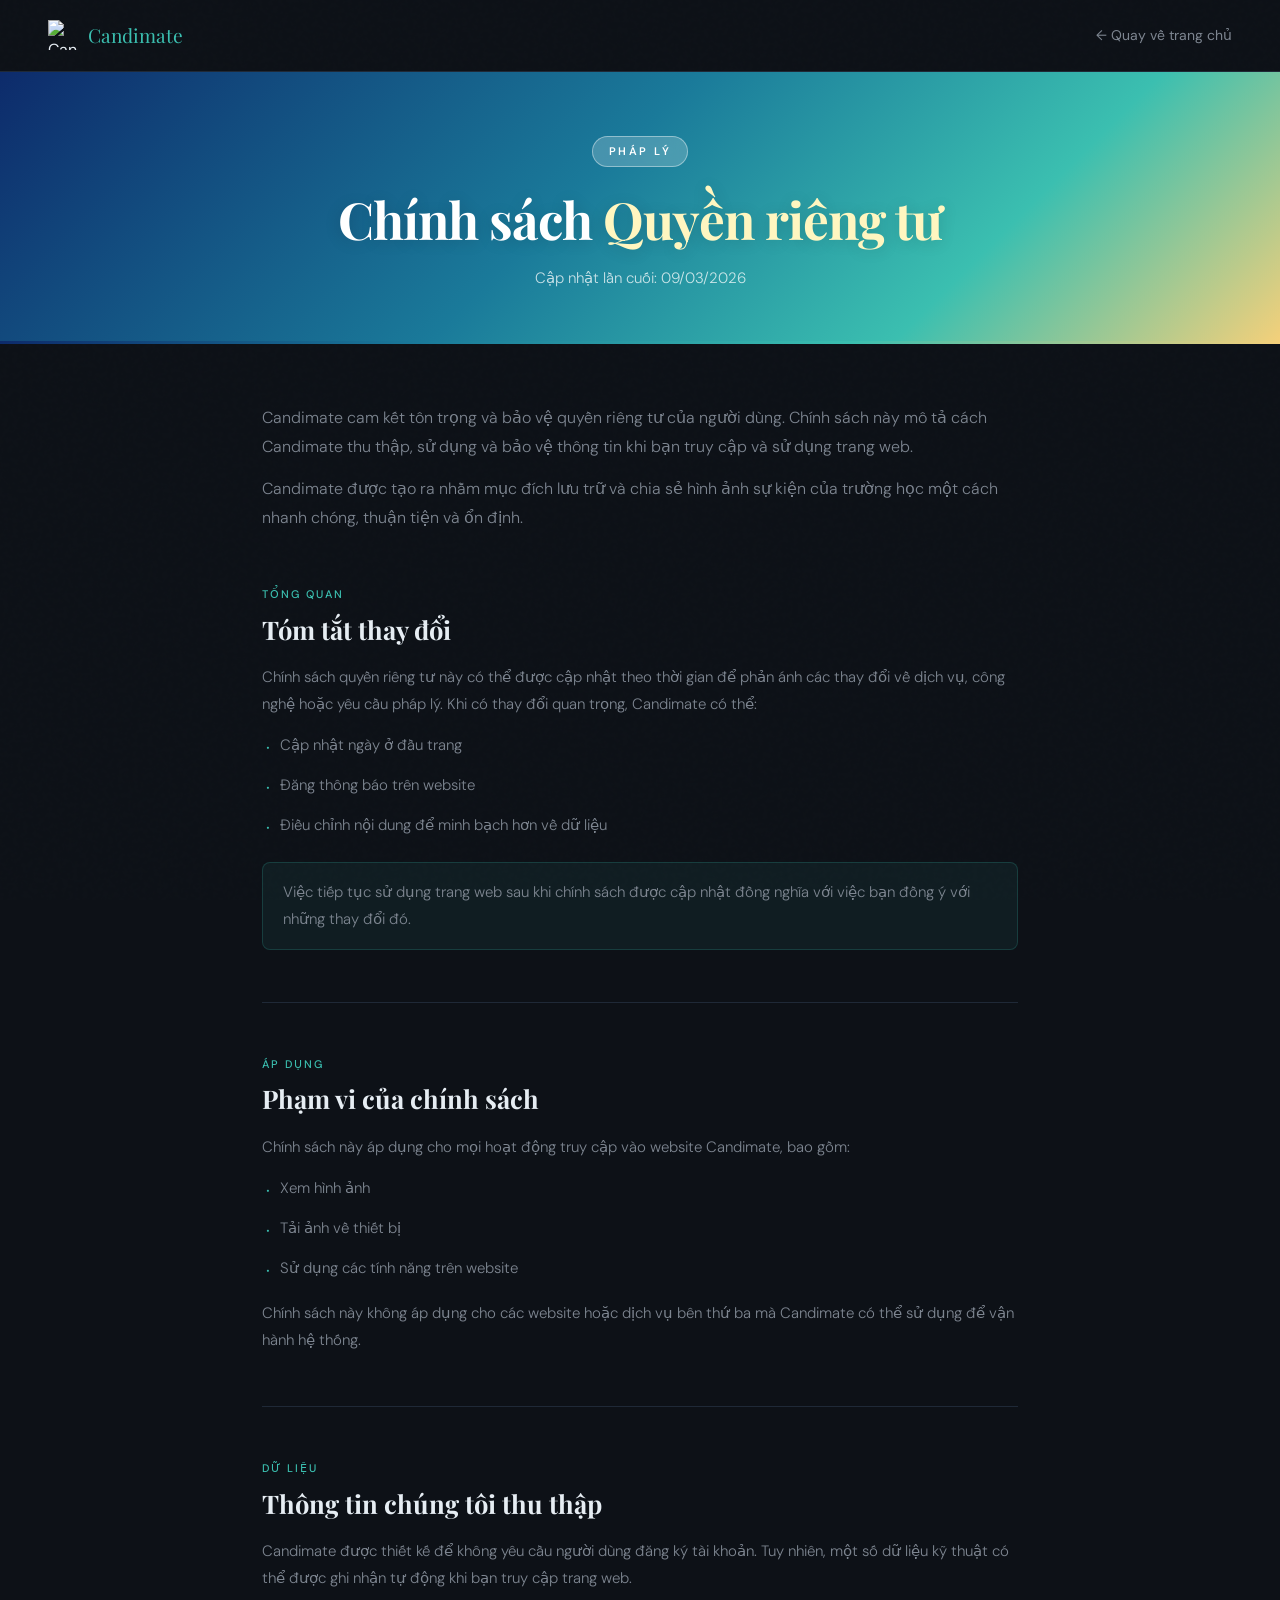
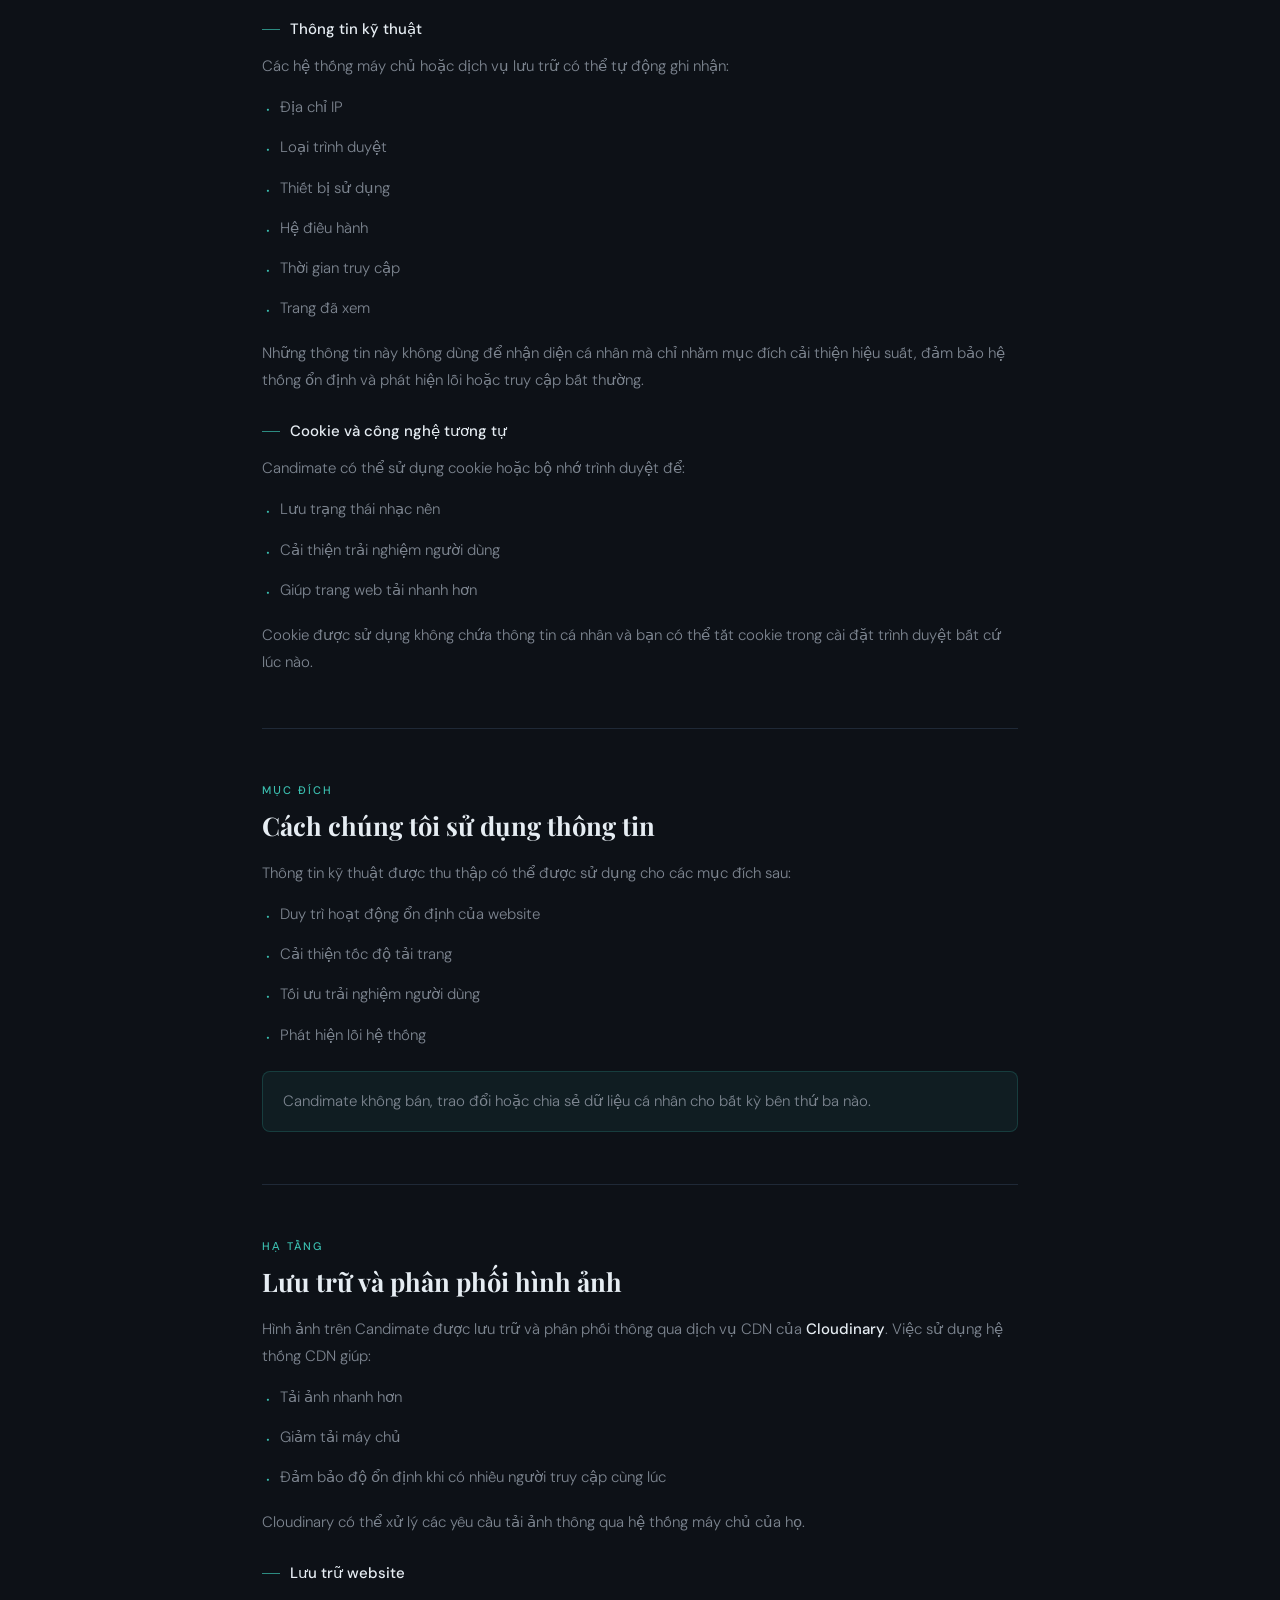
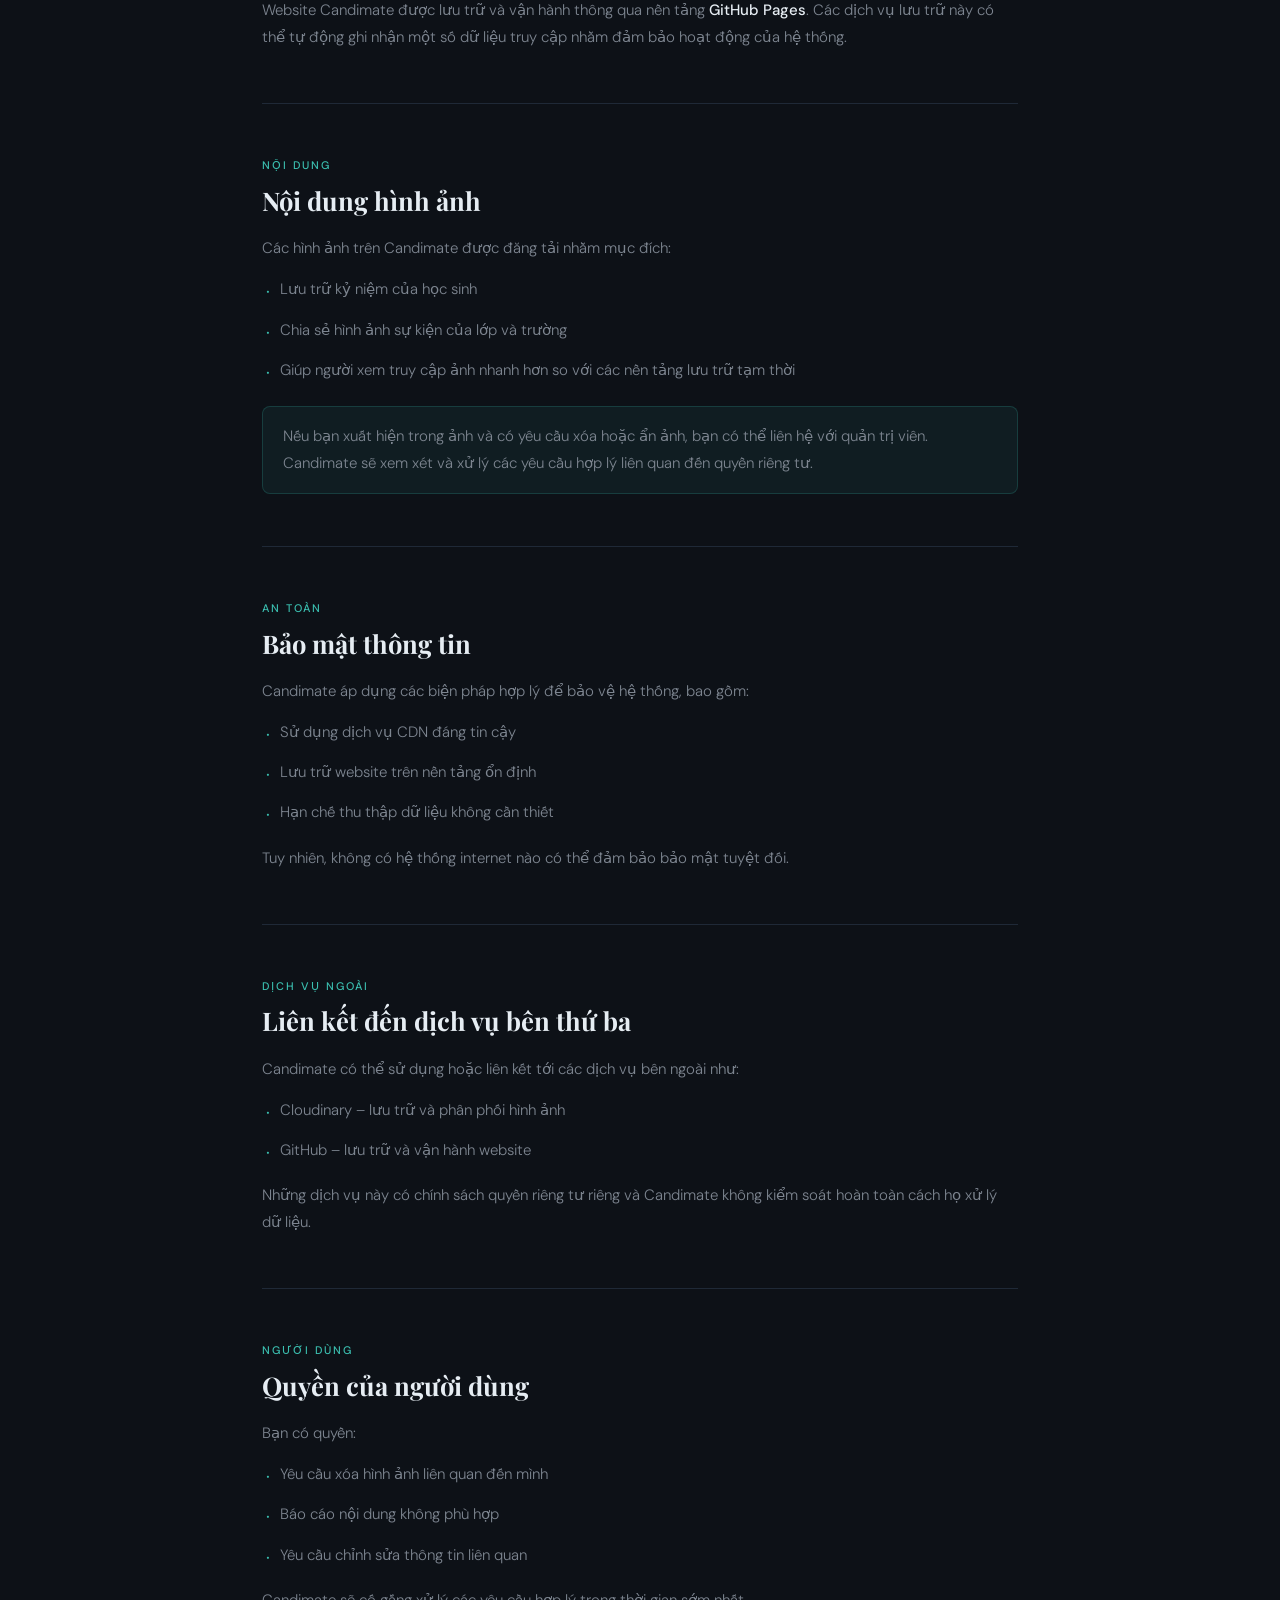
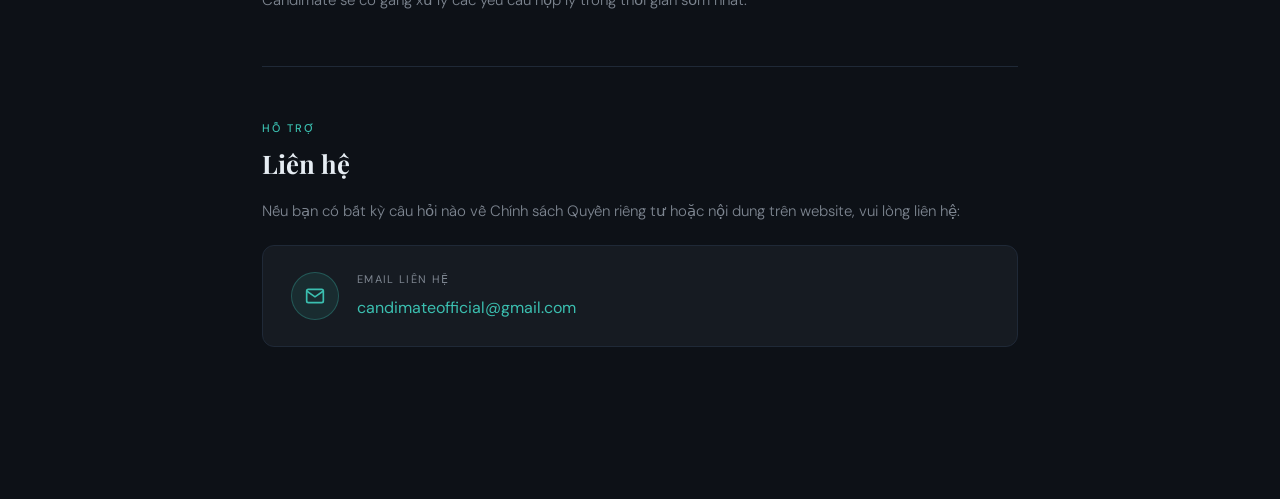
==== commit c336e98e: "privacy.html" ====
--- a/privacy.html
+++ b/privacy.html
@@ -325,7 +325,7 @@
       </div>
       <div>
         <div class="contact-label">Email liên hệ</div>
-        <div class="contact-email"><a href="/cdn-cgi/l/email-protection" class="__cf_email__" data-cfemail="6c0f0d020805010d1809030a0a050f050d002c0b010d0500420f0301">[email&#160;protected]</a></div>
+        <div class="contact-email">candimateofficial@gmail.com</div>
       </div>
     </div>
   </div>
